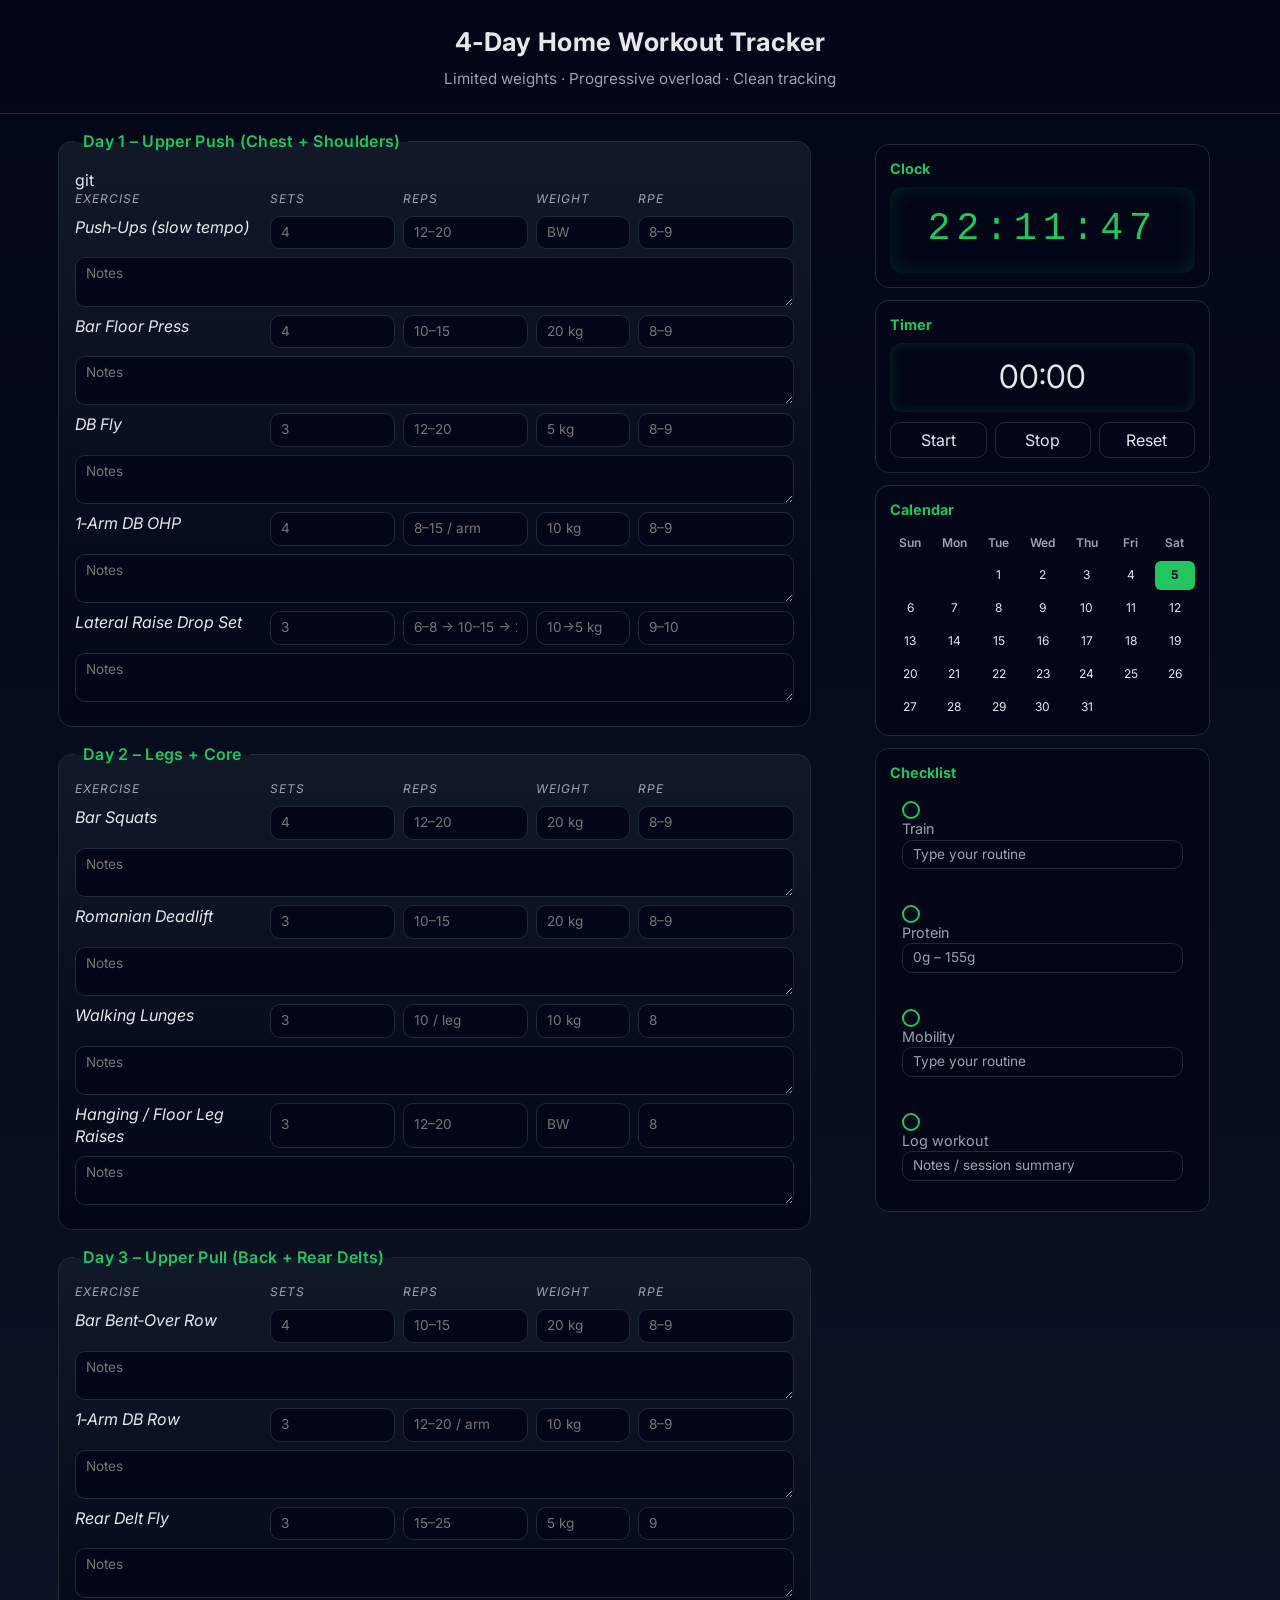
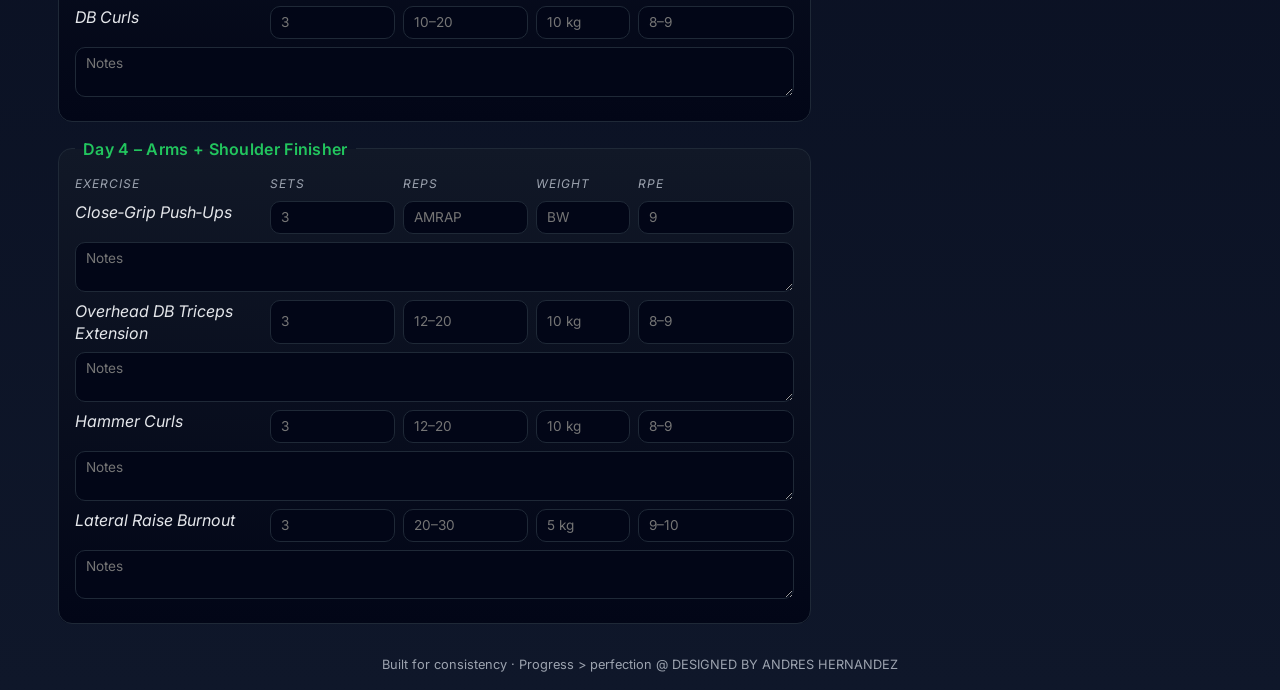
==== index.html @ 8efd2ed2 "Renamed HTML to Index.html for use with GitHub Pages" ====
<!DOCTYPE html>
<html lang="en">
<head>
  <meta charset="UTF-8" />
  <meta name="viewport" content="width=device-width, initial-scale=1.0" />
  <link rel="stylesheet" href="./Styles/normalize.css" />
  <link rel="stylesheet" href="./Styles/workout-tracker.css" />
  <link rel="icon" href="./favicon.ico" />
  <link href="https://fonts.googleapis.com/css2?family=Inter:wght@400;600&display=swap" rel="stylesheet" />
  <script src="./Scripts/workout-tracker.js" defer></script>

  <title>4-Day Home Workout Tracker</title>
</head>
<body>

<header>
  <h1>4‑Day Home Workout Tracker</h1>
  <p>Limited weights · Progressive overload · Clean tracking</p>
</header>
<div class="app-layout">
  
<main class="main-column">

  <!-- DAY 1 -->
  <fieldset>git 
    <legend>Day 1 – Upper Push (Chest + Shoulders)</legend>
    <div class="exercise header">
      <div>Exercise</div><div>Sets</div><div>Reps</div><div>Weight</div><div>RPE</div>
    </div>

    <div class="exercise">
      <div>Push‑Ups (slow tempo)</div>
      <input placeholder="4" />
      <input placeholder="12–20" />
      <input placeholder="BW" />
      <input placeholder="8–9" />
      <textarea class="notes" placeholder="Notes"></textarea>
    </div>

    <div class="exercise">
      <div>Bar Floor Press</div>
      <input placeholder="4" />
      <input placeholder="10–15" />
      <input placeholder="20 kg" />
      <input placeholder="8–9" />
      <textarea class="notes" placeholder="Notes"></textarea>
    </div>

    <div class="exercise">
      <div>DB Fly</div>
      <input placeholder="3" />
      <input placeholder="12–20" />
      <input placeholder="5 kg" />
      <input placeholder="8–9" />
      <textarea class="notes" placeholder="Notes"></textarea>
    </div>

    <div class="exercise">
      <div>1‑Arm DB OHP</div>
      <input placeholder="4" />
      <input placeholder="8–15 / arm" />
      <input placeholder="10 kg" />
      <input placeholder="8–9" />
      <textarea class="notes" placeholder="Notes"></textarea>
    </div>

    <div class="exercise">
      <div>Lateral Raise Drop Set</div>
      <input placeholder="3" />
      <input placeholder="6–8 → 10–15 → 20" />
      <input placeholder="10→5 kg" />
      <input placeholder="9–10" />
      <textarea class="notes" placeholder="Notes"></textarea>
    </div>
  </fieldset>

  <!-- DAY 2 -->
  <fieldset>
    <legend>Day 2 – Legs + Core</legend>
    <div class="exercise header">
      <div>Exercise</div><div>Sets</div><div>Reps</div><div>Weight</div><div>RPE</div>
    </div>

    <div class="exercise">
      <div>Bar Squats</div>
      <input placeholder="4" />
      <input placeholder="12–20" />
      <input placeholder="20 kg" />
      <input placeholder="8–9" />
      <textarea class="notes" placeholder="Notes"></textarea>
    </div>

    <div class="exercise">
      <div>Romanian Deadlift</div>
      <input placeholder="3" />
      <input placeholder="10–15" />
      <input placeholder="20 kg" />
      <input placeholder="8–9" />
      <textarea class="notes" placeholder="Notes"></textarea>
    </div>

    <div class="exercise">
      <div>Walking Lunges</div>
      <input placeholder="3" />
      <input placeholder="10 / leg" />
      <input placeholder="10 kg" />
      <input placeholder="8" />
      <textarea class="notes" placeholder="Notes"></textarea>
    </div>

    <div class="exercise">
      <div>Hanging / Floor Leg Raises</div>
      <input placeholder="3" />
      <input placeholder="12–20" />
      <input placeholder="BW" />
      <input placeholder="8" />
      <textarea class="notes" placeholder="Notes"></textarea>
    </div>
  </fieldset>

  <!-- DAY 3 -->
  <fieldset>
    <legend>Day 3 – Upper Pull (Back + Rear Delts)</legend>
    <div class="exercise header">
      <div>Exercise</div><div>Sets</div><div>Reps</div><div>Weight</div><div>RPE</div>
    </div>

    <div class="exercise">
      <div>Bar Bent‑Over Row</div>
      <input placeholder="4" />
      <input placeholder="10–15" />
      <input placeholder="20 kg" />
      <input placeholder="8–9" />
      <textarea class="notes" placeholder="Notes"></textarea>
    </div>

    <div class="exercise">
      <div>1‑Arm DB Row</div>
      <input placeholder="3" />
      <input placeholder="12–20 / arm" />
      <input placeholder="10 kg" />
      <input placeholder="8–9" />
      <textarea class="notes" placeholder="Notes"></textarea>
    </div>

    <div class="exercise">
      <div>Rear Delt Fly</div>
      <input placeholder="3" />
      <input placeholder="15–25" />
      <input placeholder="5 kg" />
      <input placeholder="9" />
      <textarea class="notes" placeholder="Notes"></textarea>
    </div>

    <div class="exercise">
      <div>DB Curls</div>
      <input placeholder="3" />
      <input placeholder="10–20" />
      <input placeholder="10 kg" />
      <input placeholder="8–9" />
      <textarea class="notes" placeholder="Notes"></textarea>
    </div>
  </fieldset>

  <!-- DAY 4 -->
  <fieldset>
    <legend>Day 4 – Arms + Shoulder Finisher</legend>
    <div class="exercise header">
      <div>Exercise</div><div>Sets</div><div>Reps</div><div>Weight</div><div>RPE</div>
    </div>

    <div class="exercise">
      <div>Close‑Grip Push‑Ups</div>
      <input placeholder="3" />
      <input placeholder="AMRAP" />
      <input placeholder="BW" />
      <input placeholder="9" />
      <textarea class="notes" placeholder="Notes"></textarea>
    </div>

    <div class="exercise">
      <div>Overhead DB Triceps Extension</div>
      <input placeholder="3" />
      <input placeholder="12–20" />
      <input placeholder="10 kg" />
      <input placeholder="8–9" />
      <textarea class="notes" placeholder="Notes"></textarea>
    </div>

    <div class="exercise">
      <div>Hammer Curls</div>
      <input placeholder="3" />
      <input placeholder="12–20" />
      <input placeholder="10 kg" />
      <input placeholder="8–9" />
      <textarea class="notes" placeholder="Notes"></textarea>
    </div>

    <div class="exercise">
      <div>Lateral Raise Burnout</div>
      <input placeholder="3" />
      <input placeholder="20–30" />
      <input placeholder="5 kg" />
      <input placeholder="9–10" />
      <textarea class="notes" placeholder="Notes"></textarea>
    </div>
  </fieldset>

</main>

<aside class="side-column">

  <!-- Clock -->
  <div class="widget">
    <h3 class="widget-title">Clock</h3>
    <div class="widget-body" id="digital-clock"></div>
  </div>

  <!-- Timer -->
  <div class="widget">
    <h3 class="widget-title">Timer</h3>

    <!-- Display only -->
    <div class="widget-body" id="timer-display">00:00</div>

    <!-- Controls -->
    <div class="timer-controls">
      <button id="start-timer" type="button">Start</button>
      <button id="stop-timer" type="button">Stop</button>
      <button id="reset-timer" type="button">Reset</button>
    </div>
  </div>

  <!-- Calendar -->
  <div class="widget">
    <h3 class="widget-title">Calendar</h3>
    <div id="calendar" class="calendar"></div>
  </div>

  <!-- Checklist -->
  <div class="widget">
  <h3 class="widget-title">Checklist</h3>

  <div class="checklist">

    <label class="check-row">
      <input type="checkbox" data-key="train">
      <span class="check-radio"></span>
      <span class="check-text">Train</span>
      <input class="check-input" type="text" placeholder="Type your routine">
    </label>

    <label class="check-row">
      <input type="checkbox" data-key="protein">
      <span class="check-radio"></span>
      <span class="check-text">Protein</span>
      <input class="check-input" type="text" placeholder="0g – 155g">
    </label>

    <label class="check-row">
      <input type="checkbox" data-key="mobility">
      <span class="check-radio"></span>
      <span class="check-text">Mobility</span>
      <input class="check-input" type="text" placeholder="Type your routine">
    </label>

    <label class="check-row">
      <input type="checkbox" data-key="log">
      <span class="check-radio"></span>
      <span class="check-text">Log workout</span>
      <input class="check-input" type="text" placeholder="Notes / session summary">
    </label>

  </div>
</div>

</aside>

</div>

<footer>
  Built for consistency · Progress > perfection @ DESIGNED BY ANDRES HERNANDEZ
</footer>

</body>
</html>
---- Styles/workout-tracker.css ----
:root {
      --bg: #0f172a;
      --card: #111827;
      --muted: #9ca3af;
      --text: #e5e7eb;
      --accent: #22c55e;
      --accent-soft: rgba(34,197,94,0.15);
      --border: #1f2937;
    }

    * { box-sizing: border-box; }

    body {
      margin: 0;
      font-family: "Inter", -apple-system, BlinkMacSystemFont, 'Segoe UI', Roboto, Ubuntu, sans-serif;
      background: linear-gradient(180deg, #020617, var(--bg));
      color: var(--text);
      line-height: 1.4;
      font-weight: 400;
    }

    .app-layout {
      display: grid;
      grid-template-columns: 2fr 1fr;
      gap: 16px;
      min-height: 100vh;
      max-width: 1200px;
      margin: 0 auto;
    }

    .side-column {
      padding: 30px;
      margin: 0 auto;
    } 

    header {
      padding: 24px 16px;
      text-align: center;
      border-bottom: 1px solid var(--border);
    }

    header h1 {
      margin: 0;
      font-size: 1.6rem;
      letter-spacing: 0.5px;
    }

    header p {
      margin: 8px 0 0;
      color: var(--muted);
      font-size: 0.95rem;
    }

    main {
      max-width: 900px;
      margin: 0 auto;
      padding: 16px;
      display: grid;
      gap: 16px;
    }

    fieldset {
      border: 1px solid var(--border);
      border-radius: 14px;
      padding: 16px;
      background: linear-gradient(180deg, var(--card), #020617);
    }

    fieldset:hover {
          background: var(--border);
      transition: transform 0.3s ease-in-out, background 0.1s ease;
      padding: 20px;
      background-color: rgba(34,197,94,0.15);
      border: 1px solid var(--accent);
    }

    legend {
      padding: 0 8px;
      font-weight: 600;
      color: var(--accent);
      letter-spacing: 0.3px;
    }

    .exercise {
      display: grid;
      grid-template-columns: 1.2fr 0.8fr 0.8fr 0.6fr 1fr;
      gap: 8px;
      margin-bottom: 8px;
      font-style: italic;
    }

    .exercise.header {
      font-size: 0.75rem;
      color: var(--muted);
      text-transform: uppercase;
      letter-spacing: 0.08em;
    }

    label {
      font-size: 0.8rem;
      color: var(--muted);
    }

    input, textarea {
      width: 100%;
      padding: 8px 10px;
      border-radius: 10px;
      border: 1px solid var(--border);
      background: #020617;
      color: var(--text);
      font-size: 0.85rem;
    }

    textarea {
      resize: vertical;
      min-height: 36px;
    }

    input:focus, textarea:focus {
      outline: none;
      border-color: var(--accent);
      box-shadow: 0 0 0 2px var(--accent-soft);
    }

    .notes {
      grid-column: 1 / -1;
    }

    .widget {
  background: linear-gradient(180deg, #020617, #020617);
  border: 1px solid var(--border);
  border-radius: 14px;
  padding: 14px;
  margin-bottom: 12px;
    }

    .widget label {
  display: block;
  margin-bottom: 6px;
  cursor: pointer;
}

    .widget-title {
      margin: 0 0 8px;
      font-size: 0.9rem;
      color: var(--accent);
    }

  #digital-clock {
  font-family: 'Orbitron', monospace; /* or any digital font */
  font-size: 2.4rem;
  letter-spacing: 0.15em;
  text-align: center;
  padding: 16px;
  border-radius: 12px;
  background: #020617;
  box-shadow: inset 0 0 20px rgba(34,197,94,0.15);
  color: var(--accent);
}

#timer-display {
  font-size: 2rem;
  text-align: center;
  padding: 12px;
  margin-bottom: 10px;
  border-radius: 12px;
  background: #020617;
  box-shadow: inset 0 0 12px rgba(34,197,94,0.2);
}

.timer-controls {
  display: flex;
  gap: 8px;
  justify-content: center;
}

.timer-controls button {
  flex: 1;
  padding: 8px;
  border-radius: 10px;
  border: 1px solid var(--border);
  background: #020617;
  color: var(--text);
  cursor: pointer;
}

.timer-controls button:hover {
  border-color: var(--accent);
}

.calendar {
  display: grid;
  grid-template-columns: repeat(7, 1fr);
  gap: 4px;
  text-align: center;
  font-size: 0.75rem;
}

.calendar div {
  padding: 6px;
  border-radius: 6px;
  background: #020617;
}

.calendar .header {
  color: var(--muted);
  font-weight: 600;
}

.calendar .today {
  background: var(--accent);
  color: #020617;
  font-weight: bold;
}

.checklist {
  display: flex;
  flex-direction: column;
  gap: 10px;
}

.check-row {
  display: grid;
  grid-template-columns: auto auto 1fr 1.5fr;
  align-items: center;
  gap: 10px;
  padding: 10px 12px;
  border-radius: 14px;
  cursor: pointer;
}

.check-row:hover {
  background: rgba(34, 197, 94, 0.06);
}

.check-row input[type="checkbox"] {
  position: absolute;
  opacity: 0;
  pointer-events: none;
}

.check-row input:checked + .check-radio {
  background: var(--accent);
  box-shadow:
    0 0 6px rgba(34, 197, 94, 0.6),
    0 0 12px rgba(34, 197, 94, 0.25);
}

.check-row input:checked + .check-radio::after {
  content: "";
  width: 7px;
  height: 7px;
  border-radius: 50%;
  background: #020617;
}

.check-radio {
  width: 18px;
  height: 18px;
  border-radius: 50%;
  border: 2px solid var(--accent);
  display: grid;
  place-items: center;
  transition: all 0.25s ease;
}

.check-text {
  font-size: 0.9rem;
  white-space: nowrap;
}

.check-input {
  background: #020617;
  border: 1px solid var(--border);
  border-radius: 10px;
  padding: 6px 10px;
  font-size: 0.85rem;
  color: var(--text);
}

.check-input::placeholder {
  color: var(--muted);
}

.check-row input:checked ~ .check-text {
  color: var(--accent);
}

.check-row input:checked ~ .check-input {
  border-color: var(--accent);
}

    footer {
      padding: 16px;
      text-align: center;
      color: var(--muted);
      font-size: 0.8rem;
    }

    @media (max-width: 700px) {
      .exercise {
        grid-template-columns: 1fr 1fr;
      }
      .exercise.header {
        display: none;
      }

    @media (max-width: 900px) {
      .app-layout {
        grid-template-columns: 1fr;
      }
      
    }
    }
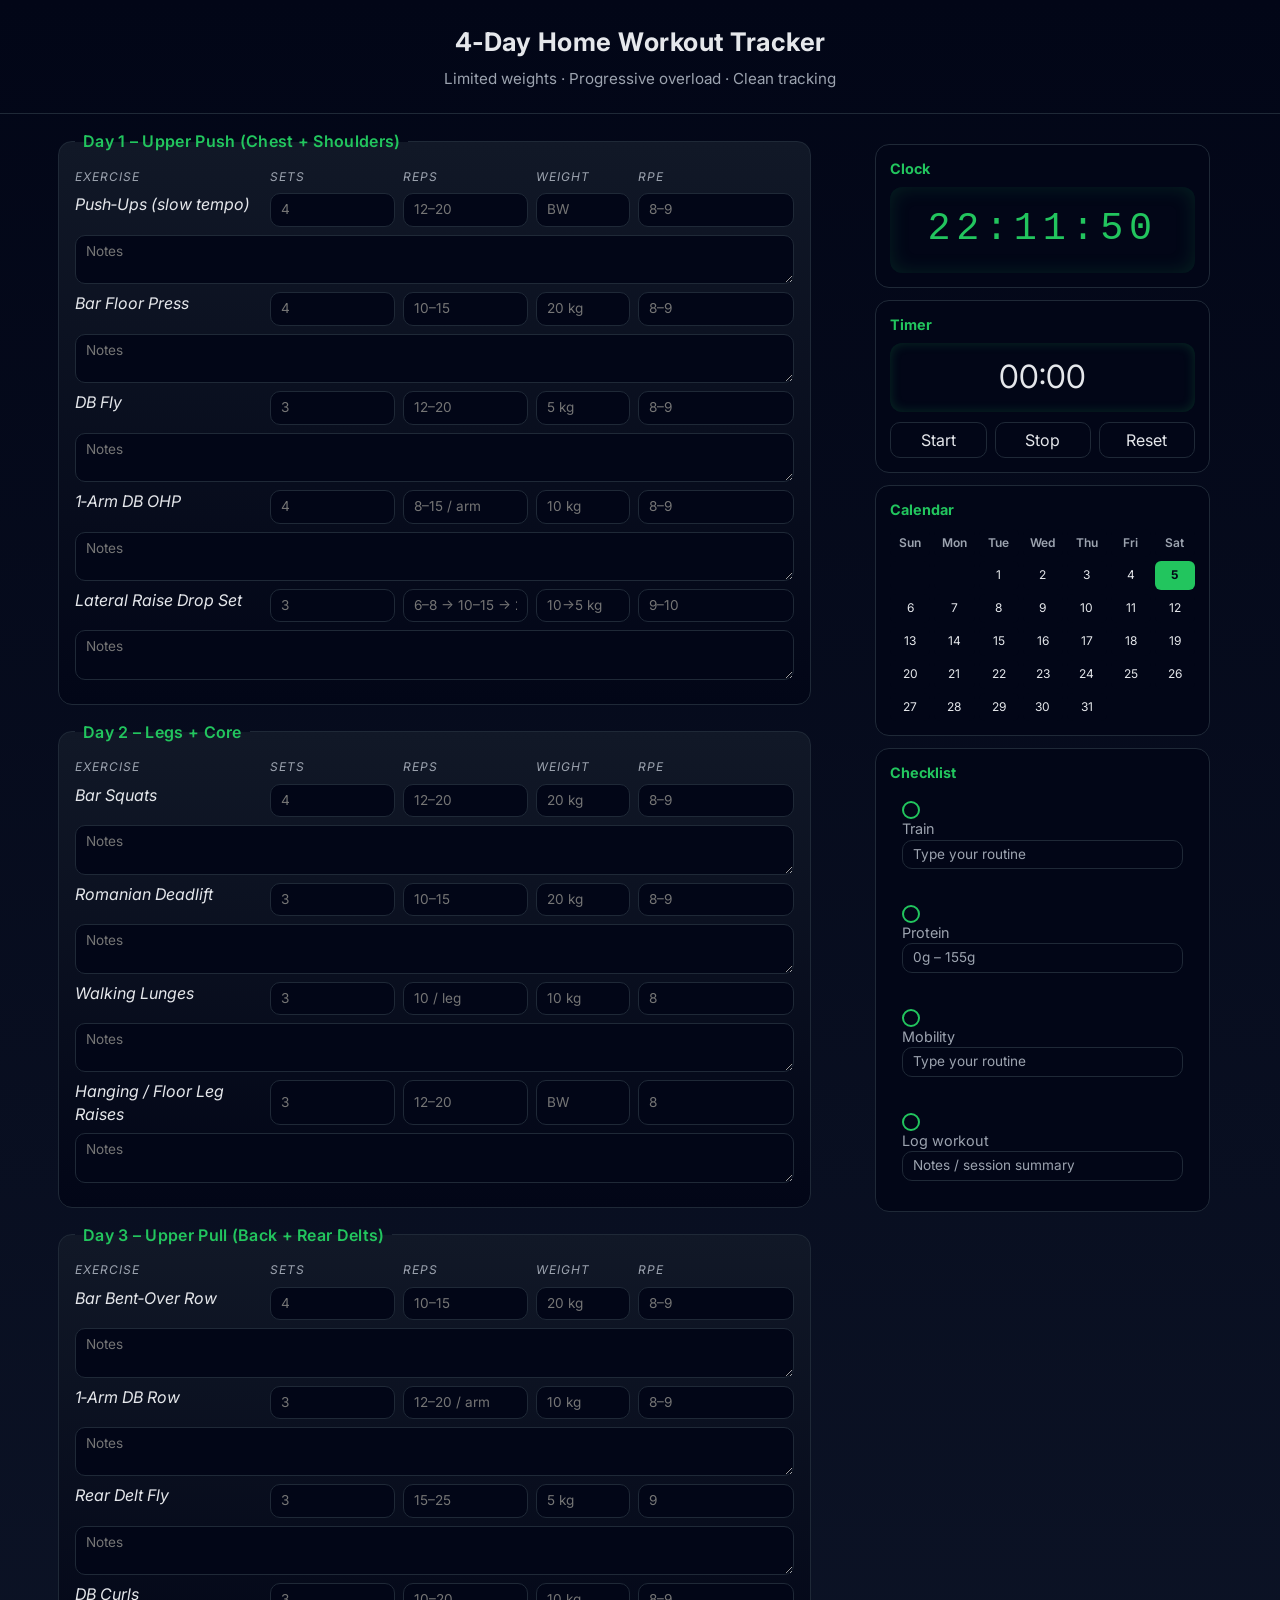
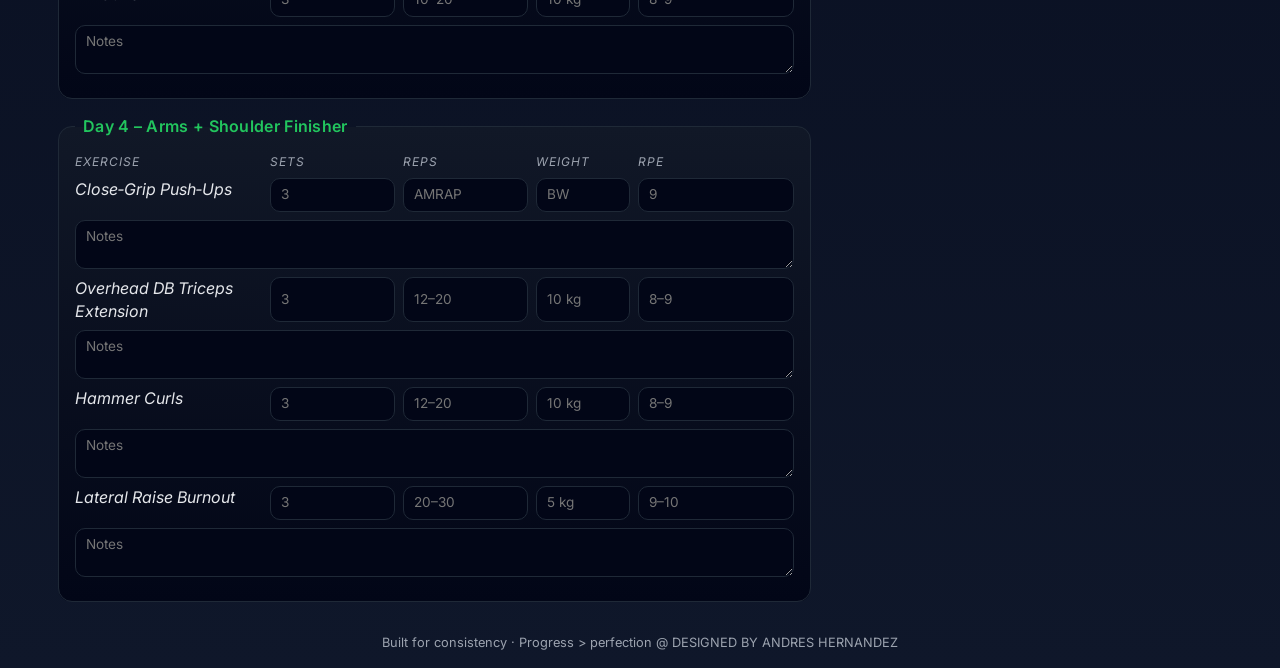
==== commit 4d21c9d4: "Fix formatting of fieldset in index.html" ====
--- a/index.html
+++ b/index.html
@@ -22,7 +22,7 @@
 <main class="main-column">
 
   <!-- DAY 1 -->
-  <fieldset>git 
+  <fieldset> 
     <legend>Day 1 – Upper Push (Chest + Shoulders)</legend>
     <div class="exercise header">
       <div>Exercise</div><div>Sets</div><div>Reps</div><div>Weight</div><div>RPE</div>
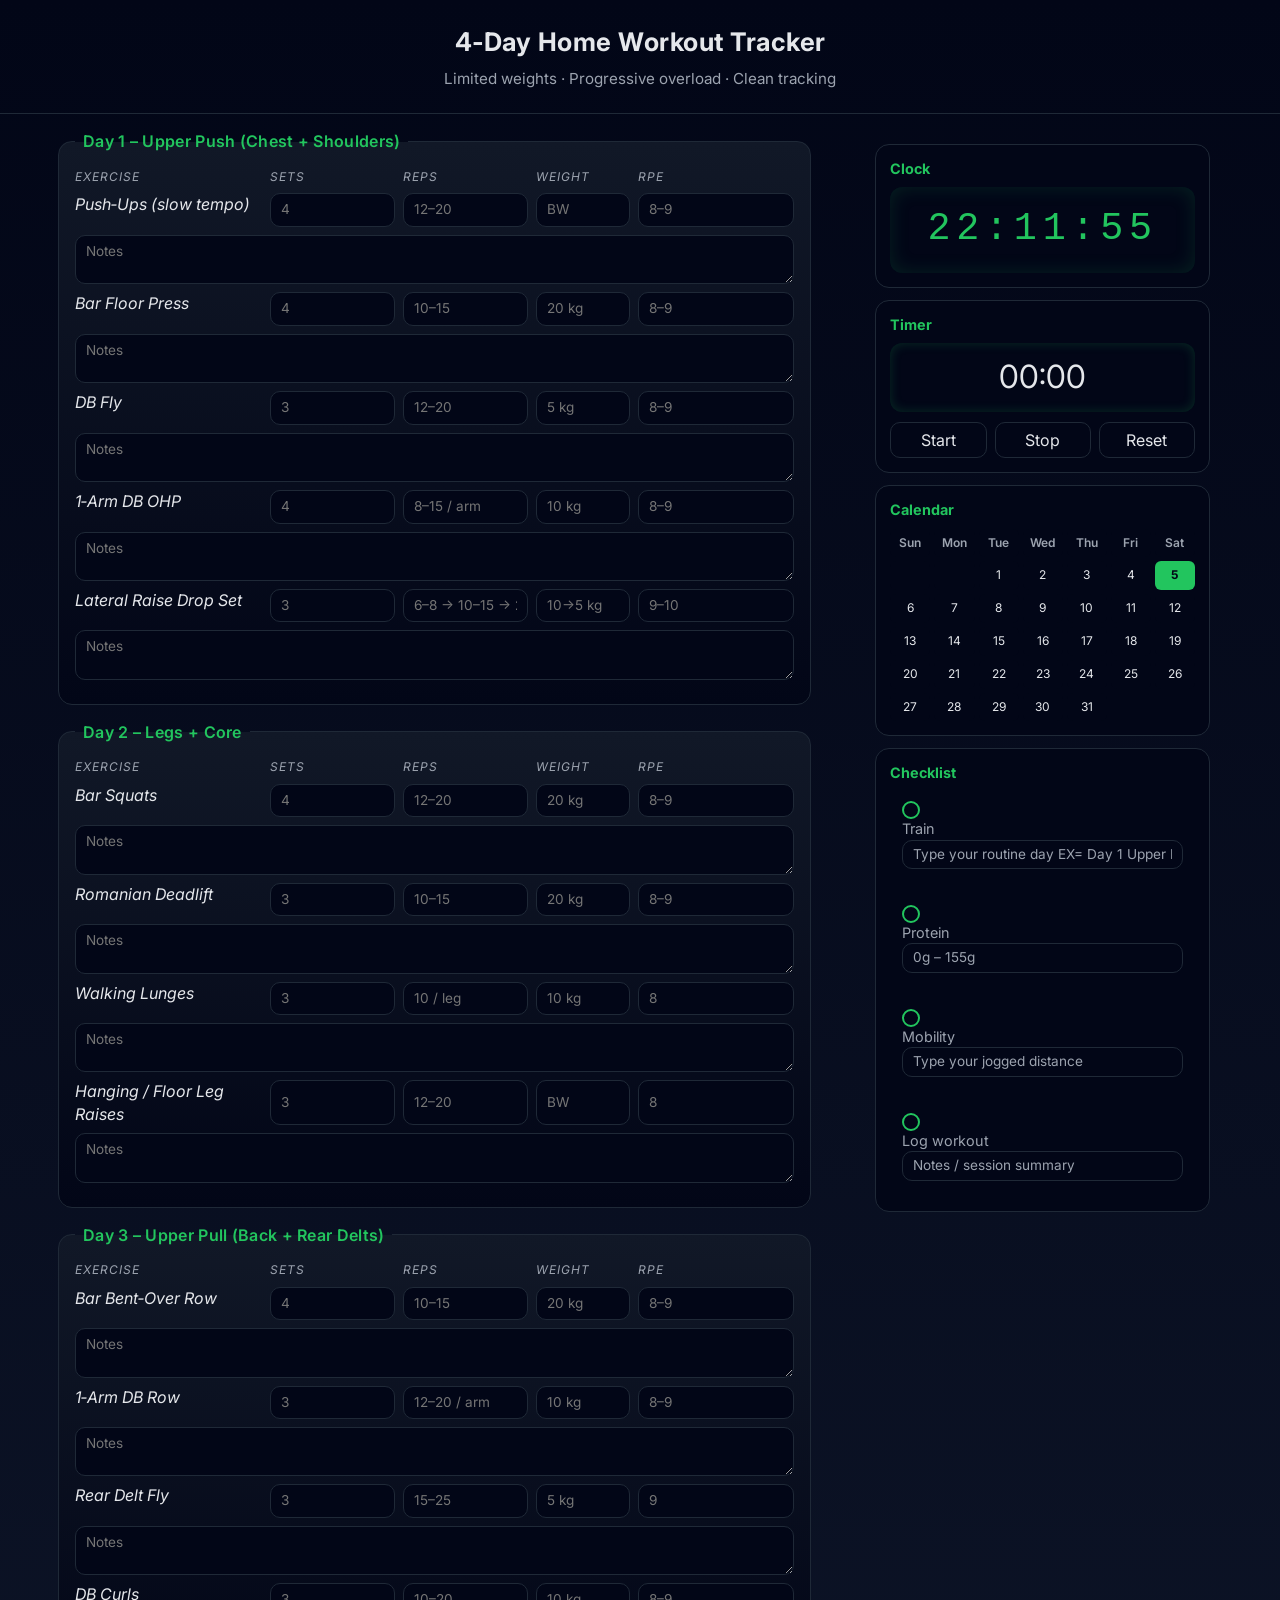
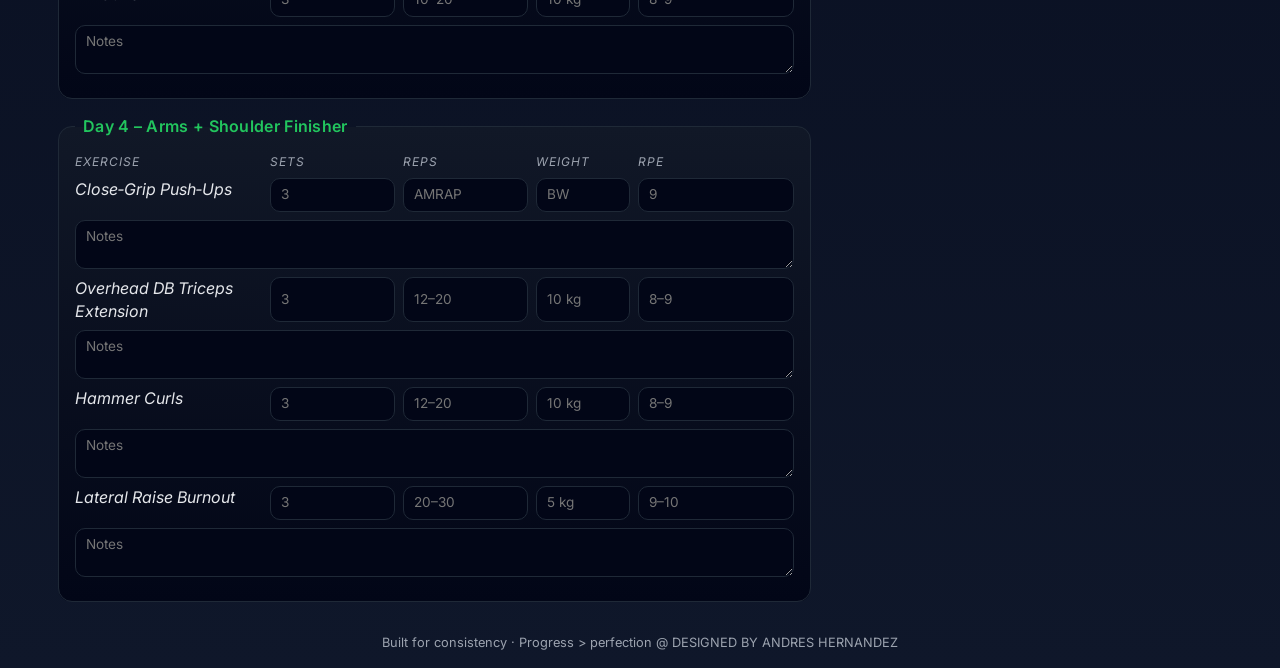
==== commit 69d607e5: "Update input placeholders for routine and jog distance" ====
--- a/index.html
+++ b/index.html
@@ -247,7 +247,7 @@
       <input type="checkbox" data-key="train">
       <span class="check-radio"></span>
       <span class="check-text">Train</span>
-      <input class="check-input" type="text" placeholder="Type your routine">
+      <input class="check-input" type="text" placeholder="Type your routine day EX= Day 1 Upper Push">
     </label>
 
     <label class="check-row">
@@ -261,7 +261,7 @@
       <input type="checkbox" data-key="mobility">
       <span class="check-radio"></span>
       <span class="check-text">Mobility</span>
-      <input class="check-input" type="text" placeholder="Type your routine">
+      <input class="check-input" type="text" placeholder="Type your jogged distance">
     </label>
 
     <label class="check-row">
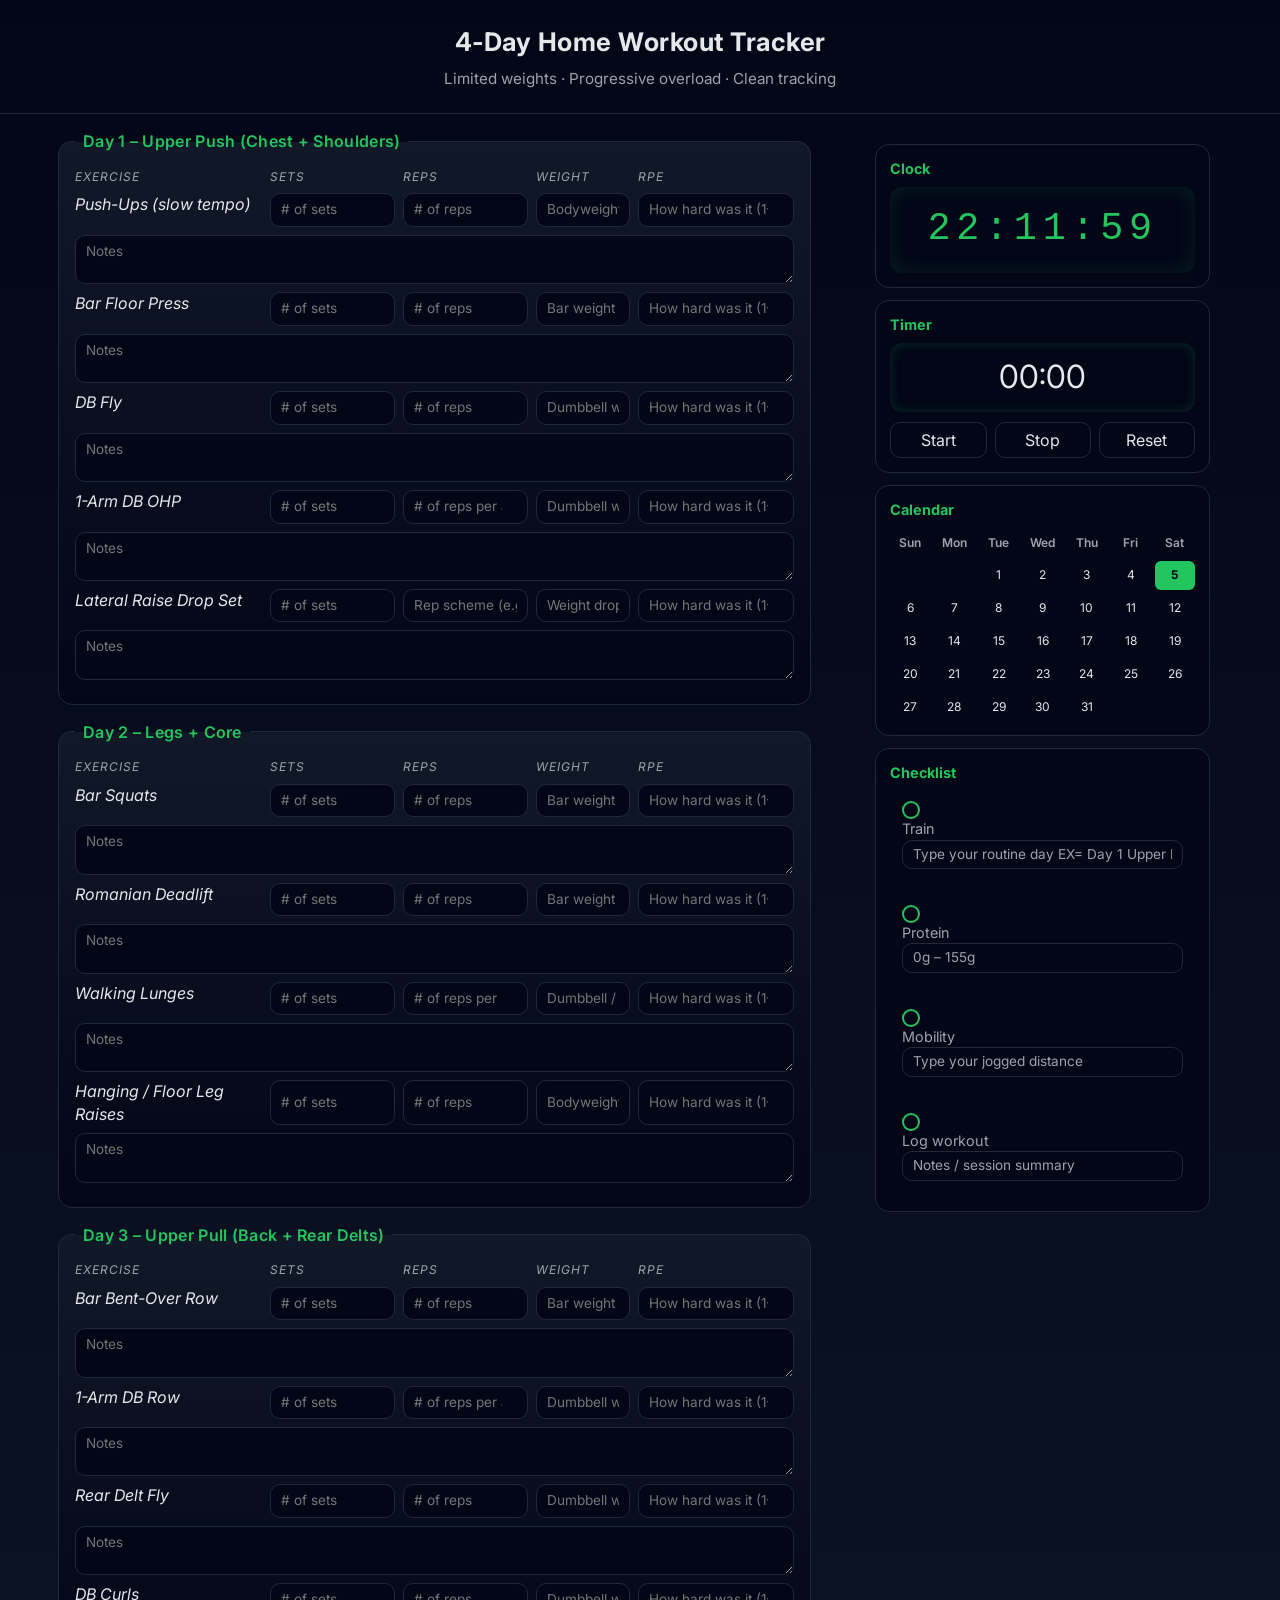
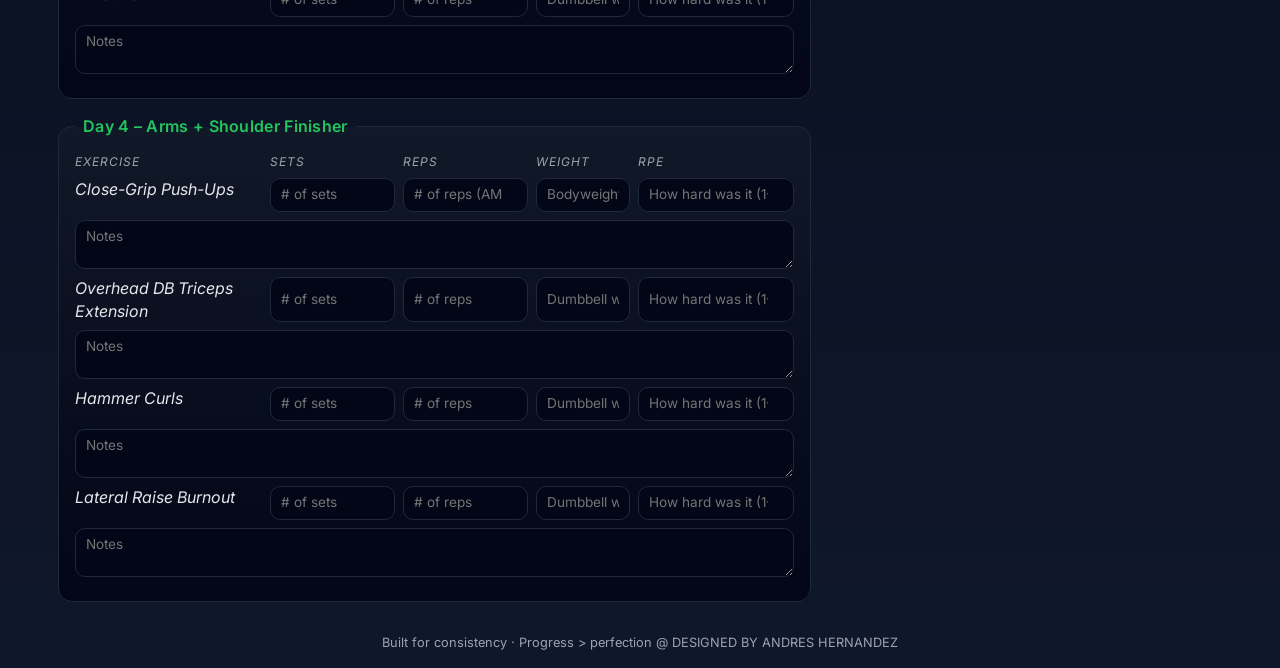
==== commit 1ba374b3: "Refactor exercise sections for clarity and input types" ====
--- a/index.html
+++ b/index.html
@@ -22,189 +22,195 @@
 <main class="main-column">
 
   <!-- DAY 1 -->
-  <fieldset> 
-    <legend>Day 1 – Upper Push (Chest + Shoulders)</legend>
-    <div class="exercise header">
-      <div>Exercise</div><div>Sets</div><div>Reps</div><div>Weight</div><div>RPE</div>
-    </div>
-
-    <div class="exercise">
-      <div>Push‑Ups (slow tempo)</div>
-      <input placeholder="4" />
-      <input placeholder="12–20" />
-      <input placeholder="BW" />
-      <input placeholder="8–9" />
-      <textarea class="notes" placeholder="Notes"></textarea>
-    </div>
-
-    <div class="exercise">
-      <div>Bar Floor Press</div>
-      <input placeholder="4" />
-      <input placeholder="10–15" />
-      <input placeholder="20 kg" />
-      <input placeholder="8–9" />
-      <textarea class="notes" placeholder="Notes"></textarea>
-    </div>
-
-    <div class="exercise">
-      <div>DB Fly</div>
-      <input placeholder="3" />
-      <input placeholder="12–20" />
-      <input placeholder="5 kg" />
-      <input placeholder="8–9" />
-      <textarea class="notes" placeholder="Notes"></textarea>
-    </div>
-
-    <div class="exercise">
-      <div>1‑Arm DB OHP</div>
-      <input placeholder="4" />
-      <input placeholder="8–15 / arm" />
-      <input placeholder="10 kg" />
-      <input placeholder="8–9" />
-      <textarea class="notes" placeholder="Notes"></textarea>
-    </div>
-
-    <div class="exercise">
-      <div>Lateral Raise Drop Set</div>
-      <input placeholder="3" />
-      <input placeholder="6–8 → 10–15 → 20" />
-      <input placeholder="10→5 kg" />
-      <input placeholder="9–10" />
-      <textarea class="notes" placeholder="Notes"></textarea>
-    </div>
-  </fieldset>
-
-  <!-- DAY 2 -->
-  <fieldset>
-    <legend>Day 2 – Legs + Core</legend>
-    <div class="exercise header">
-      <div>Exercise</div><div>Sets</div><div>Reps</div><div>Weight</div><div>RPE</div>
-    </div>
-
-    <div class="exercise">
-      <div>Bar Squats</div>
-      <input placeholder="4" />
-      <input placeholder="12–20" />
-      <input placeholder="20 kg" />
-      <input placeholder="8–9" />
-      <textarea class="notes" placeholder="Notes"></textarea>
-    </div>
-
-    <div class="exercise">
-      <div>Romanian Deadlift</div>
-      <input placeholder="3" />
-      <input placeholder="10–15" />
-      <input placeholder="20 kg" />
-      <input placeholder="8–9" />
-      <textarea class="notes" placeholder="Notes"></textarea>
-    </div>
-
-    <div class="exercise">
-      <div>Walking Lunges</div>
-      <input placeholder="3" />
-      <input placeholder="10 / leg" />
-      <input placeholder="10 kg" />
-      <input placeholder="8" />
-      <textarea class="notes" placeholder="Notes"></textarea>
-    </div>
-
-    <div class="exercise">
-      <div>Hanging / Floor Leg Raises</div>
-      <input placeholder="3" />
-      <input placeholder="12–20" />
-      <input placeholder="BW" />
-      <input placeholder="8" />
-      <textarea class="notes" placeholder="Notes"></textarea>
-    </div>
-  </fieldset>
-
-  <!-- DAY 3 -->
-  <fieldset>
-    <legend>Day 3 – Upper Pull (Back + Rear Delts)</legend>
-    <div class="exercise header">
-      <div>Exercise</div><div>Sets</div><div>Reps</div><div>Weight</div><div>RPE</div>
-    </div>
-
-    <div class="exercise">
-      <div>Bar Bent‑Over Row</div>
-      <input placeholder="4" />
-      <input placeholder="10–15" />
-      <input placeholder="20 kg" />
-      <input placeholder="8–9" />
-      <textarea class="notes" placeholder="Notes"></textarea>
-    </div>
-
-    <div class="exercise">
-      <div>1‑Arm DB Row</div>
-      <input placeholder="3" />
-      <input placeholder="12–20 / arm" />
-      <input placeholder="10 kg" />
-      <input placeholder="8–9" />
-      <textarea class="notes" placeholder="Notes"></textarea>
-    </div>
-
-    <div class="exercise">
-      <div>Rear Delt Fly</div>
-      <input placeholder="3" />
-      <input placeholder="15–25" />
-      <input placeholder="5 kg" />
-      <input placeholder="9" />
-      <textarea class="notes" placeholder="Notes"></textarea>
-    </div>
-
-    <div class="exercise">
-      <div>DB Curls</div>
-      <input placeholder="3" />
-      <input placeholder="10–20" />
-      <input placeholder="10 kg" />
-      <input placeholder="8–9" />
-      <textarea class="notes" placeholder="Notes"></textarea>
-    </div>
-  </fieldset>
-
-  <!-- DAY 4 -->
-  <fieldset>
-    <legend>Day 4 – Arms + Shoulder Finisher</legend>
-    <div class="exercise header">
-      <div>Exercise</div><div>Sets</div><div>Reps</div><div>Weight</div><div>RPE</div>
-    </div>
-
-    <div class="exercise">
-      <div>Close‑Grip Push‑Ups</div>
-      <input placeholder="3" />
-      <input placeholder="AMRAP" />
-      <input placeholder="BW" />
-      <input placeholder="9" />
-      <textarea class="notes" placeholder="Notes"></textarea>
-    </div>
-
-    <div class="exercise">
-      <div>Overhead DB Triceps Extension</div>
-      <input placeholder="3" />
-      <input placeholder="12–20" />
-      <input placeholder="10 kg" />
-      <input placeholder="8–9" />
-      <textarea class="notes" placeholder="Notes"></textarea>
-    </div>
-
-    <div class="exercise">
-      <div>Hammer Curls</div>
-      <input placeholder="3" />
-      <input placeholder="12–20" />
-      <input placeholder="10 kg" />
-      <input placeholder="8–9" />
-      <textarea class="notes" placeholder="Notes"></textarea>
-    </div>
-
-    <div class="exercise">
-      <div>Lateral Raise Burnout</div>
-      <input placeholder="3" />
-      <input placeholder="20–30" />
-      <input placeholder="5 kg" />
-      <input placeholder="9–10" />
-      <textarea class="notes" placeholder="Notes"></textarea>
-    </div>
-  </fieldset>
+  <!-- DAY 1 -->
+<fieldset>
+  <legend>Day 1 – Upper Push (Chest + Shoulders)</legend>
+
+  <div class="exercise header">
+    <div>Exercise</div><div>Sets</div><div>Reps</div><div>Weight</div><div>RPE</div>
+  </div>
+
+  <div class="exercise">
+    <div>Push-Ups (slow tempo)</div>
+    <input type="number" min="1" placeholder="# of sets" />
+    <input type="number" min="1" placeholder="# of reps" />
+    <input type="text" placeholder="Bodyweight" />
+    <input type="number" min="1" max="10" step="0.5" placeholder="How hard was it (1–10)" />
+    <textarea class="notes" placeholder="Notes"></textarea>
+  </div>
+
+  <div class="exercise">
+    <div>Bar Floor Press</div>
+    <input type="number" min="1" placeholder="# of sets" />
+    <input type="number" min="1" placeholder="# of reps" />
+    <input type="text" placeholder="Bar weight" />
+    <input type="number" min="1" max="10" step="0.5" placeholder="How hard was it (1–10)" />
+    <textarea class="notes" placeholder="Notes"></textarea>
+  </div>
+
+  <div class="exercise">
+    <div>DB Fly</div>
+    <input type="number" min="1" placeholder="# of sets" />
+    <input type="number" min="1" placeholder="# of reps" />
+    <input type="text" placeholder="Dumbbell weight" />
+    <input type="number" min="1" max="10" step="0.5" placeholder="How hard was it (1–10)" />
+    <textarea class="notes" placeholder="Notes"></textarea>
+  </div>
+
+  <div class="exercise">
+    <div>1-Arm DB OHP</div>
+    <input type="number" min="1" placeholder="# of sets" />
+    <input type="number" min="1" placeholder="# of reps per arm" />
+    <input type="text" placeholder="Dumbbell weight" />
+    <input type="number" min="1" max="10" step="0.5" placeholder="How hard was it (1–10)" />
+    <textarea class="notes" placeholder="Notes"></textarea>
+  </div>
+
+  <div class="exercise">
+    <div>Lateral Raise Drop Set</div>
+    <input type="number" min="1" placeholder="# of sets" />
+    <input type="text" placeholder="Rep scheme (e.g. 6–8 → 10–15)" />
+    <input type="text" placeholder="Weight drops used" />
+    <input type="number" min="1" max="10" step="0.5" placeholder="How hard was it (1–10)" />
+    <textarea class="notes" placeholder="Notes"></textarea>
+  </div>
+</fieldset>
+
+<!-- DAY 2 -->
+<fieldset>
+  <legend>Day 2 – Legs + Core</legend>
+
+  <div class="exercise header">
+    <div>Exercise</div><div>Sets</div><div>Reps</div><div>Weight</div><div>RPE</div>
+  </div>
+
+  <div class="exercise">
+    <div>Bar Squats</div>
+    <input type="number" min="1" placeholder="# of sets" />
+    <input type="number" min="1" placeholder="# of reps" />
+    <input type="text" placeholder="Bar weight" />
+    <input type="number" min="1" max="10" step="0.5" placeholder="How hard was it (1–10)" />
+    <textarea class="notes" placeholder="Notes"></textarea>
+  </div>
+
+  <div class="exercise">
+    <div>Romanian Deadlift</div>
+    <input type="number" min="1" placeholder="# of sets" />
+    <input type="number" min="1" placeholder="# of reps" />
+    <input type="text" placeholder="Bar weight" />
+    <input type="number" min="1" max="10" step="0.5" placeholder="How hard was it (1–10)" />
+    <textarea class="notes" placeholder="Notes"></textarea>
+  </div>
+
+  <div class="exercise">
+    <div>Walking Lunges</div>
+    <input type="number" min="1" placeholder="# of sets" />
+    <input type="number" min="1" placeholder="# of reps per leg" />
+    <input type="text" placeholder="Dumbbell / bar weight" />
+    <input type="number" min="1" max="10" step="0.5" placeholder="How hard was it (1–10)" />
+    <textarea class="notes" placeholder="Notes"></textarea>
+  </div>
+
+  <div class="exercise">
+    <div>Hanging / Floor Leg Raises</div>
+    <input type="number" min="1" placeholder="# of sets" />
+    <input type="number" min="1" placeholder="# of reps" />
+    <input type="text" placeholder="Bodyweight" />
+    <input type="number" min="1" max="10" step="0.5" placeholder="How hard was it (1–10)" />
+    <textarea class="notes" placeholder="Notes"></textarea>
+  </div>
+</fieldset>
+
+<!-- DAY 3 -->
+<fieldset>
+  <legend>Day 3 – Upper Pull (Back + Rear Delts)</legend>
+
+  <div class="exercise header">
+    <div>Exercise</div><div>Sets</div><div>Reps</div><div>Weight</div><div>RPE</div>
+  </div>
+
+  <div class="exercise">
+    <div>Bar Bent-Over Row</div>
+    <input type="number" min="1" placeholder="# of sets" />
+    <input type="number" min="1" placeholder="# of reps" />
+    <input type="text" placeholder="Bar weight" />
+    <input type="number" min="1" max="10" step="0.5" placeholder="How hard was it (1–10)" />
+    <textarea class="notes" placeholder="Notes"></textarea>
+  </div>
+
+  <div class="exercise">
+    <div>1-Arm DB Row</div>
+    <input type="number" min="1" placeholder="# of sets" />
+    <input type="number" min="1" placeholder="# of reps per arm" />
+    <input type="text" placeholder="Dumbbell weight" />
+    <input type="number" min="1" max="10" step="0.5" placeholder="How hard was it (1–10)" />
+    <textarea class="notes" placeholder="Notes"></textarea>
+  </div>
+
+  <div class="exercise">
+    <div>Rear Delt Fly</div>
+    <input type="number" min="1" placeholder="# of sets" />
+    <input type="number" min="1" placeholder="# of reps" />
+    <input type="text" placeholder="Dumbbell weight" />
+    <input type="number" min="1" max="10" step="0.5" placeholder="How hard was it (1–10)" />
+    <textarea class="notes" placeholder="Notes"></textarea>
+  </div>
+
+  <div class="exercise">
+    <div>DB Curls</div>
+    <input type="number" min="1" placeholder="# of sets" />
+    <input type="number" min="1" placeholder="# of reps" />
+    <input type="text" placeholder="Dumbbell weight" />
+    <input type="number" min="1" max="10" step="0.5" placeholder="How hard was it (1–10)" />
+    <textarea class="notes" placeholder="Notes"></textarea>
+  </div>
+</fieldset>
+
+<!-- DAY 4 -->
+<fieldset>
+  <legend>Day 4 – Arms + Shoulder Finisher</legend>
+
+  <div class="exercise header">
+    <div>Exercise</div><div>Sets</div><div>Reps</div><div>Weight</div><div>RPE</div>
+  </div>
+
+  <div class="exercise">
+    <div>Close-Grip Push-Ups</div>
+    <input type="number" min="1" placeholder="# of sets" />
+    <input type="number" min="1" placeholder="# of reps (AMRAP)" />
+    <input type="text" placeholder="Bodyweight" />
+    <input type="number" min="1" max="10" step="0.5" placeholder="How hard was it (1–10)" />
+    <textarea class="notes" placeholder="Notes"></textarea>
+  </div>
+
+  <div class="exercise">
+    <div>Overhead DB Triceps Extension</div>
+    <input type="number" min="1" placeholder="# of sets" />
+    <input type="number" min="1" placeholder="# of reps" />
+    <input type="text" placeholder="Dumbbell weight" />
+    <input type="number" min="1" max="10" step="0.5" placeholder="How hard was it (1–10)" />
+    <textarea class="notes" placeholder="Notes"></textarea>
+  </div>
+
+  <div class="exercise">
+    <div>Hammer Curls</div>
+    <input type="number" min="1" placeholder="# of sets" />
+    <input type="number" min="1" placeholder="# of reps" />
+    <input type="text" placeholder="Dumbbell weight" />
+    <input type="number" min="1" max="10" step="0.5" placeholder="How hard was it (1–10)" />
+    <textarea class="notes" placeholder="Notes"></textarea>
+  </div>
+
+  <div class="exercise">
+    <div>Lateral Raise Burnout</div>
+    <input type="number" min="1" placeholder="# of sets" />
+    <input type="number" min="1" placeholder="# of reps" />
+    <input type="text" placeholder="Dumbbell weight" />
+    <input type="number" min="1" max="10" step="0.5" placeholder="How hard was it (1–10)" />
+    <textarea class="notes" placeholder="Notes"></textarea>
+  </div>
+</fieldset>
+
 
 </main>
 
